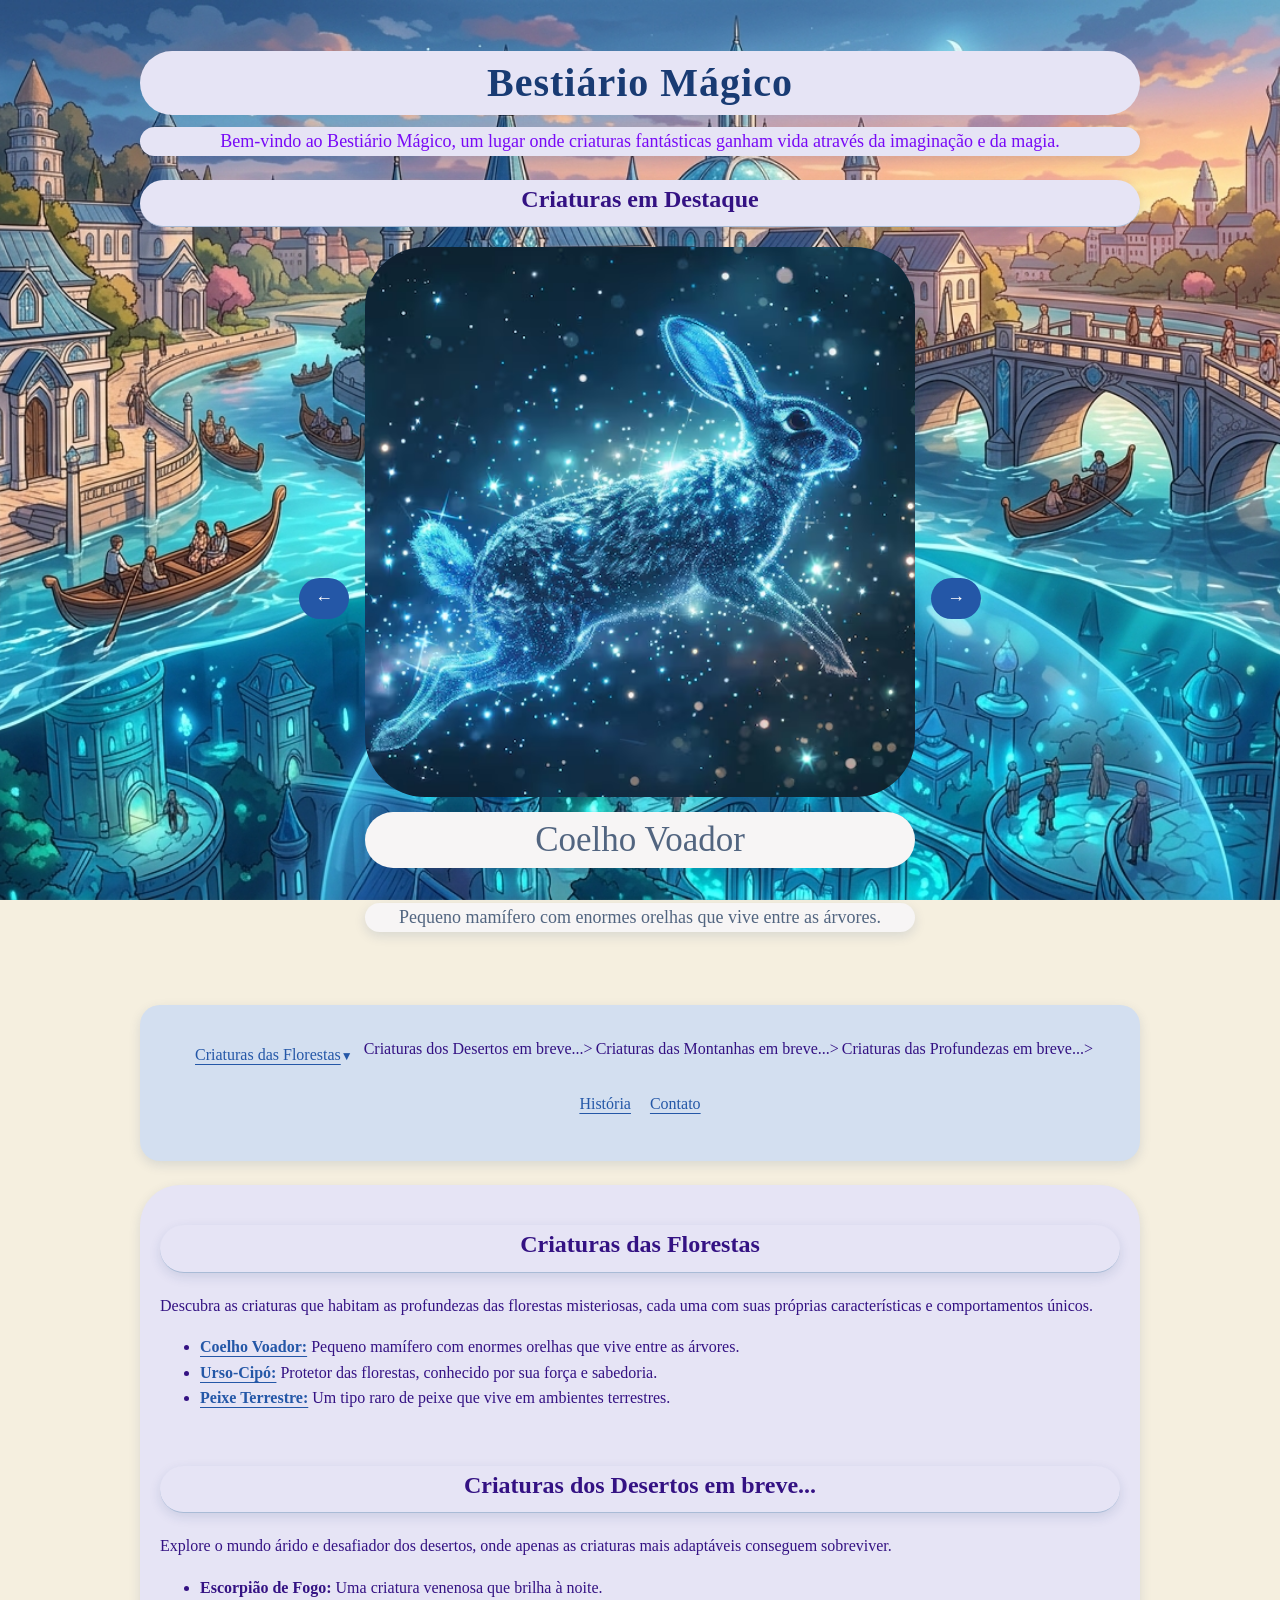
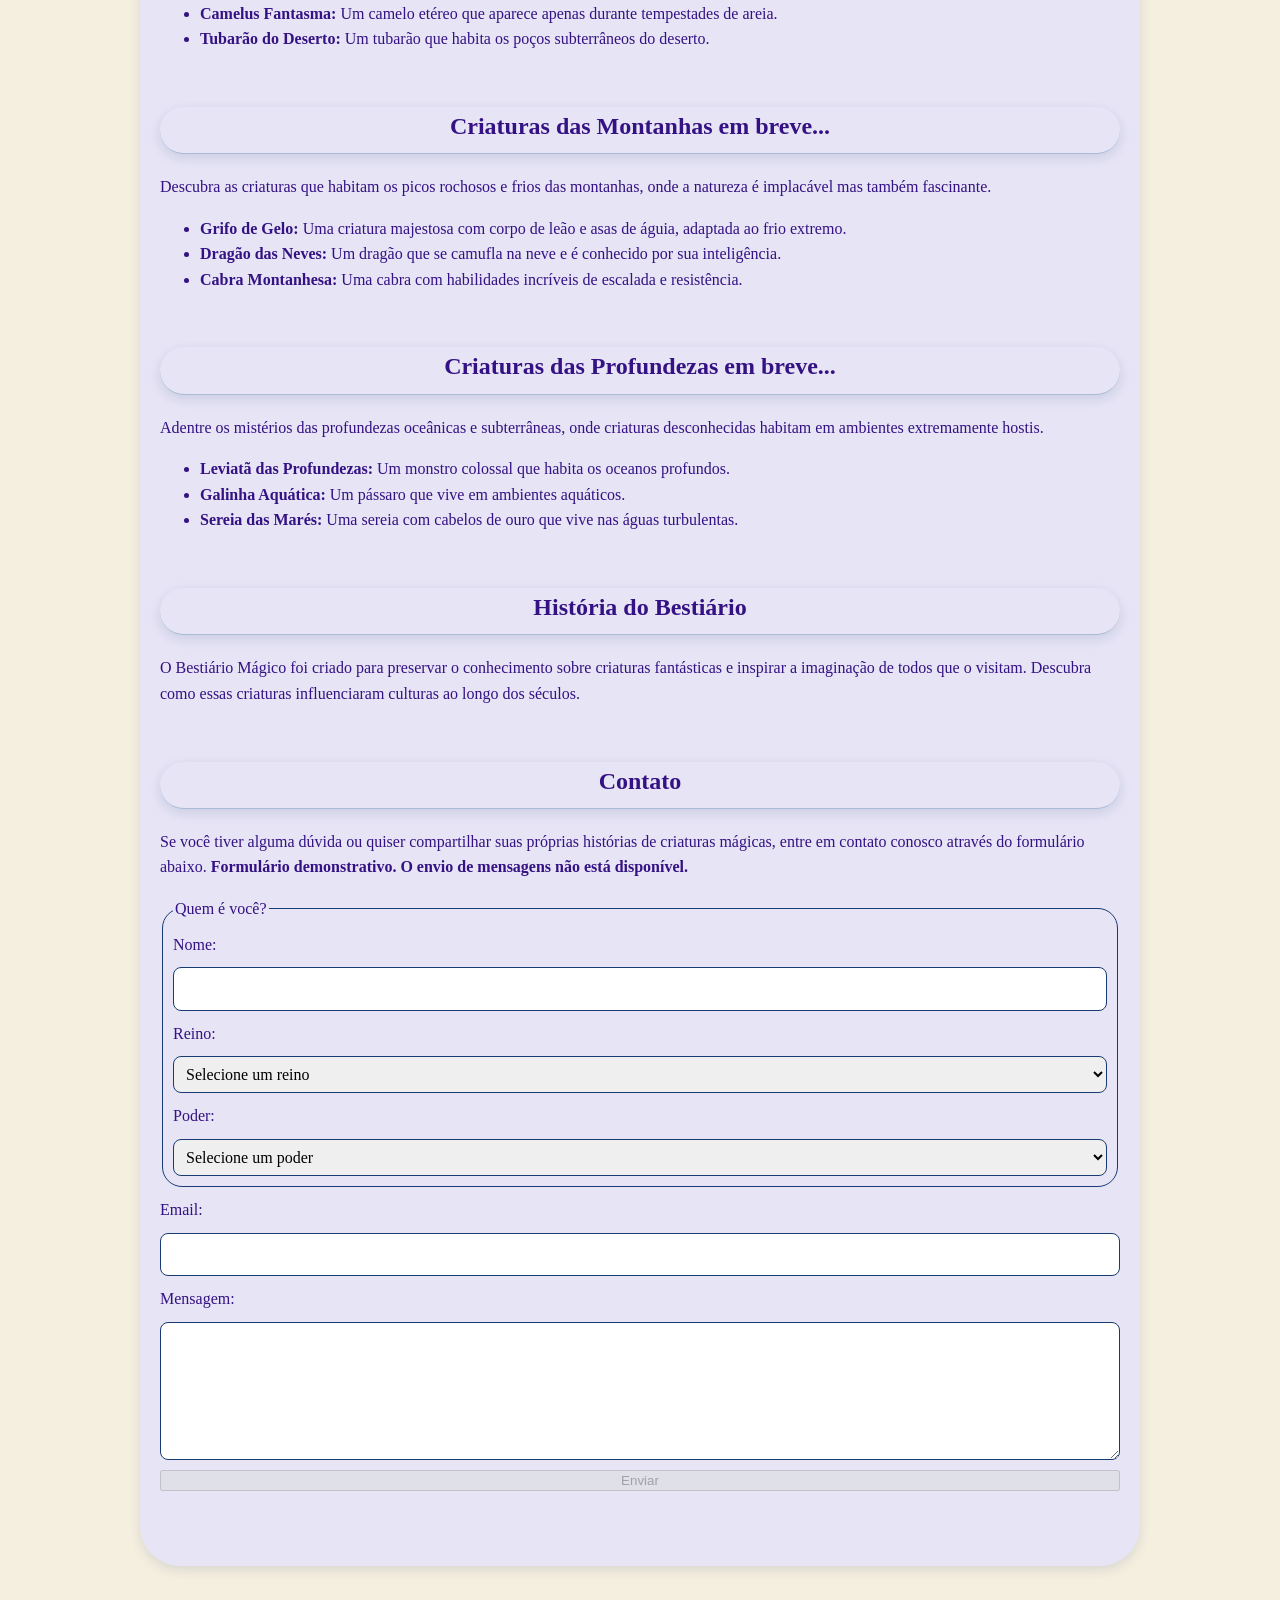
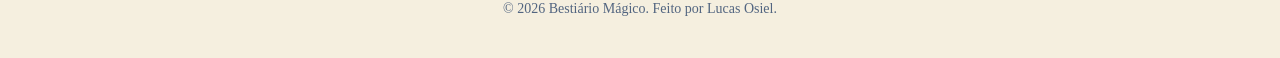
==== index.html @ 5482059d "Add files via upload Adiciona a primeira versão do bestiário" ====
<!DOCTYPE html>
<html lang="pt-BR">
<head>
    <link rel="stylesheet" href="style.css">
   
    <meta charset="UTF-8">
    <meta name="viewport" content="width=device-width, initial-scale=1.0">
    <title>Bestiário Mágico</title>
</head>
<body>
    <header>
        <h1>Bestiário Mágico</h1>
        <p>Bem-vindo ao Bestiário Mágico, um lugar onde criaturas fantásticas ganham vida através da imaginação e da magia.</p>
    </header>
    <section id="Carrossel">
        <h2>Criaturas em Destaque</h2>
        <div class="carrossel-conteudo">
            <button type="button" id="botao-esquerdo" aria-label="Anterior">&larr;</button>
         <div class="criatura-destaque"> <a id="link-criatura" href="Coelho-Voador.html"> <img src="imagens/Coelho-Voador.avif" alt="Coelho Voador"> </a>
            <p id="nome-criatura">Coelho Voador</p>
            <p id="descricao-criatura">Pequeno mamífero com enormes orelhas que vive entre as árvores.</p>
         </div>  
            <button type="button" id="botao-direito" aria-label="Próximo">&rarr;</button>
        </div>
    </section>
    <nav>
        <ul>
            <li class="tem-submenu"><a href="#criaturas-das-florestas">Criaturas das Florestas</a>
            <ul>
                <li><a href="Coelho-Voador.html">Coelho Voador</a></li>
                <li><a href="Urso-Cipo.html">Urso-Cipó</a></li>
                <li><a href="Peixe-Terrestre.html">Peixe Terrestre</a></li>
            </ul>
            </li>
            <li class="tem-submenu">Criaturas dos Desertos em breve...>
            <ul>
                <li>Escorpião de Fogo</li>
                <li>Camelus Fantasma</li>
                <li>Tubarão do Deserto</li>
             </ul>    
            </li>
            <li class="tem-submenu">Criaturas das Montanhas em breve...>
            <ul>
                <li>Grifo de Gelo</li>
                <li>Dragão das Neves</li>
                <li>Cabra Montanhesa</li>
            </ul>
            </li>
            <li class="tem-submenu">Criaturas das Profundezas em breve...>
            <ul>
                <li>Leviatã das Profundezas</li>
                <li>Galinha Aquática</li>
                <li>Sereia das Marés</li>
            </ul>
            </li>
            <li><a href="#historia">História</a></li>
            <li><a href="#contato">Contato</a></li>
        </ul>
    </nav>
    <main>
        <section id="criaturas-das-florestas">
            <h2>Criaturas das Florestas</h2>
            <p>Descubra as criaturas que habitam as profundezas das florestas misteriosas, cada uma com suas próprias características e comportamentos únicos.</p>
            <ul>
                <li><strong><a href="Coelho-Voador.html">Coelho Voador:</a></strong> Pequeno mamífero com enormes orelhas que vive entre as árvores.</li>
                <li><strong><a href="Urso-Cipo.html">Urso-Cipó:</a></strong> Protetor das florestas, conhecido por sua força e sabedoria.</li>
                <li><strong><a href="Peixe-Terrestre.html">Peixe Terrestre:</a></strong> Um tipo raro de peixe que vive em ambientes terrestres.</li>
            </ul>
        </section>
        <section id="criaturas-dos-desertos">
            <h2>Criaturas dos Desertos em breve...</h2>
            <p>Explore o mundo árido e desafiador dos desertos, onde apenas as criaturas mais adaptáveis conseguem sobreviver.</p>
            <ul>
                <li><strong>Escorpião de Fogo:</strong> Uma criatura venenosa que brilha à noite.</li>
                <li><strong>Camelus Fantasma:</strong> Um camelo etéreo que aparece apenas durante tempestades de areia.</li>
                <li><strong>Tubarão do Deserto:</strong> Um tubarão que habita os poços subterrâneos do deserto.</li>
            </ul>
        </section>
        <section id="criaturas-das-montanhas">
            <h2>Criaturas das Montanhas em breve...</h2>
            <p>Descubra as criaturas que habitam os picos rochosos e frios das montanhas, onde a natureza é implacável mas também fascinante.</p>
            <ul>
                <li><strong>Grifo de Gelo:</strong> Uma criatura majestosa com corpo de leão e asas de águia, adaptada ao frio extremo.</li>
                <li><strong>Dragão das Neves:</strong> Um dragão que se camufla na neve e é conhecido por sua inteligência.</li>
                <li><strong>Cabra Montanhesa:</strong> Uma cabra com habilidades incríveis de escalada e resistência.</li>
            </ul>
        </section>
        <section id="criaturas-das-profundezas">
            <h2>Criaturas das Profundezas em breve...</h2>
            <p>Adentre os mistérios das profundezas oceânicas e subterrâneas, onde criaturas desconhecidas habitam em ambientes extremamente hostis.</p>
            <ul>
                <li><strong>Leviatã das Profundezas:</strong> Um monstro colossal que habita os oceanos profundos.</li>
                <li><strong>Galinha Aquática:</strong> Um pássaro que vive em ambientes aquáticos.</li>
                <li><strong>Sereia das Marés:</strong> Uma sereia com cabelos de ouro que vive nas águas turbulentas.</li>
            </ul>
        </section>
        <section id="historia">
            <h2>História do Bestiário</h2>
            <p>O Bestiário Mágico foi criado para preservar o conhecimento sobre criaturas fantásticas e inspirar a imaginação de todos que o visitam. Descubra como essas criaturas influenciaram culturas ao longo dos séculos.</p>
        </section>
        <section id="contato">
            <h2>Contato</h2>
            <p>Se você tiver alguma dúvida ou quiser compartilhar suas próprias histórias de criaturas mágicas, entre em contato conosco através do formulário abaixo.<strong> Formulário demonstrativo. O envio de mensagens não está disponível.</strong></p>
            <form action="#" method="post">
                <fieldset>
                    <legend>Quem é você?</legend>
                   
                <label for="nome">Nome:</label>
                <input type="text" id="nome" name="nome" required>
                <label for="reino">Reino:</label>
                <select id="reino" name="reino" required>
                    <option value="">Selecione um reino</option>
                    <option value="fogo">Fogo</option>
                    <option value="agua">Água</option>
                    <option value="terra">Terra</option>
                    <option value="ar">Ar</option>
                    <option value="trevas">Trevas</option>
                    <option value="luz">Luz</option>
                    <option value="raio">Raio</option>
                </select>
                <label for="poder">Poder:</label>
                <select id="poder" name="poder" required>
                    <option value="">Selecione um poder</option>
                    <option value="fogo">Fogo</option>
                    <option value="agua">Água</option>
                    <option value="terra">Terra</option>
                    <option value="ar">Ar</option>
                    <option value="raio">Raio</option>
                    <option value="trevas">Trevas</option>
                    <option value="luz">Luz</option>
                </select>
            </fieldset>
                <label for="email">Email:</label>
                <input type="email" id="email" name="email" required>
                <label for="mensagem">Mensagem:</label>
                <textarea id="mensagem" name="mensagem" required></textarea>
                <button type="submit" disabled>Enviar</button>
            </form>
        </section>
    </main>
    <footer>
        <p>&copy; 2026 Bestiário Mágico. Feito por Lucas Osiel.</p>
    </footer>
     <script src="script.js"></script>
</body>
</html>
---- style.css ----
body {
    background-color: #f5efdf;
    color: #341283;
    font-family: Georgia, serif;
    line-height: 1.6;
    max-width: 1000px;
    margin: 0 auto;
    padding: 24px;
     background-image: url("imagens/Gemini_Generated_Image_z4yso9z4yso9z4ys.png");
    background-size: cover;
    background-position: center;
    background-repeat: no-repeat;
    background-attachment: fixed;
}

header p {
    background-color: #e6e4f5;
    border-radius: 40px;
    box-shadow: 0 4px 12px #193b7320;
    text-align: center;
    font-size: 18px;
    margin-top: 8px;
    color: #7809f6;
}

header img {
    display: block;
    margin: 0 auto;
    border-radius: 60px;
    max-width: 100%;
    height: auto;
}

h1 {
    background-color: #e6e4f5;
    border-radius: 40px;
    font-size: 40px;
    color: #193b73;
    margin-bottom: 12px;
    letter-spacing: 1px;
    text-align: center;
}

main {
    background-color: #e6e4f5;
    padding: 20px;
    border-radius: 40px;
    box-shadow: 0 4px 12px #193b7320;
}

section {
    margin-bottom: 55px;
}

h2 {
    background-color: #e6e4f5;
    border-radius: 40px;
    box-shadow: 0 4px 12px #193b7320;
    border-bottom: 1px solid #a9bbd6;
    padding-bottom: 8px;
    text-align: center;
}

a {
    color: #2457a7;
    text-decoration: underline;
    text-underline-offset: 4px;
}

a:hover {
    color: #713bb5;
    transition: color 0.3s ease;
}

nav {
    background-color: #d3dff0;
    padding: 15px;
    border-radius: 20px;
    margin-bottom: 24px;
    box-shadow: 0 4px 12px #193b7320;
}

nav ul {
    list-style-type: none;
    padding: 0;
    display: flex;
    flex-wrap: wrap;
    gap: 3px;
    justify-content: center;
}

nav ul ul {
    display: none;
}



nav li:hover > ul {
    display: block;
    position: absolute;
    background-color: #d3dff0;
    padding: 10px;
    border-radius: 8px;
    box-shadow: 0 4px 12px #193b7320;
}

.tem-submenu > a::after {
    content: " ▼";
    font-size: 12px;
    display: inline-block;
    transition: transform 0.8s ease;
}

.tem-submenu:hover > a::after,.tem-submenu:focus-within > a::after {
    transform: rotate(180deg);
}

nav li {
    margin-bottom: 8px;
}

nav a:hover {
    background-color: #bccde5;
}

nav a {
    display: inline-block;
    padding: 6px 8px;
    border-radius: 8px;
}

header {
    margin-bottom: 24px;
}

header img {
    border-radius: 60px;
    max-width: 100%;
    height: auto;
}

footer {
    text-align: center;
    margin-top: 32px;
    font-size: 14px;
    color: #526580;
}

.criatura-destaque {
    width: 550px;
    max-width: 100%;
    min-width: 0;
    text-align: center;
}

#Carrossel img {
    max-width: 100%;
    height: auto;
    border-radius: 60px;
    width: 550px;
    height: 550px;
    object-fit: cover;
}

#Carrossel p {
    text-align: center;
    font-size: 35px;
    margin-top: 8px;
}

#Carrossel p#descricao-criatura, #nome-criatura {
    background-color: #f7f5f5;
    border-radius: 40px;
    box-shadow: 0 4px 12px #193b7320;
    font-size: 18px;
    margin-top: 8px;
    color: #526580;
}

.carrossel-conteudo {
    display: flex;
    align-items: center;
    justify-content: center;
    gap: 16px;
}

#Carrossel button {
    background-color: #2457a7;
    color: white;
    border: none;
    padding: 10px 16px;
    border-radius: 30px;
    cursor: pointer;
    font-size: 18px;
    transition: background-color 1.5s ease;
}

#Carrossel button:focus-visible {
    outline: 4px solid #b51212;
}

#Carrossel button:hover {
    background-color: #c91818;
}

#contato form {
    display: flex;
    flex-direction: column;
    gap: 10px;
}

#contato fieldset {
    border: 1px solid #193b73;
    border-radius: 20px;
    padding: 10px;
    display: flex;
    flex-direction: column;
    gap: 10px;
}

#contato input,
#contato select,
#contato textarea {
    padding: 8px;
    border-radius: 8px;
    border: 1px solid #193b73;
    font-size: 16px;
    font: inherit;

}

#contato textarea {
    resize: vertical;
    min-height: 120px;
}

#contato input:focus,
#contato select:focus,
#contato textarea:focus {
    outline: 3px solid #2457a7;
    outline-offset: 2px;
}
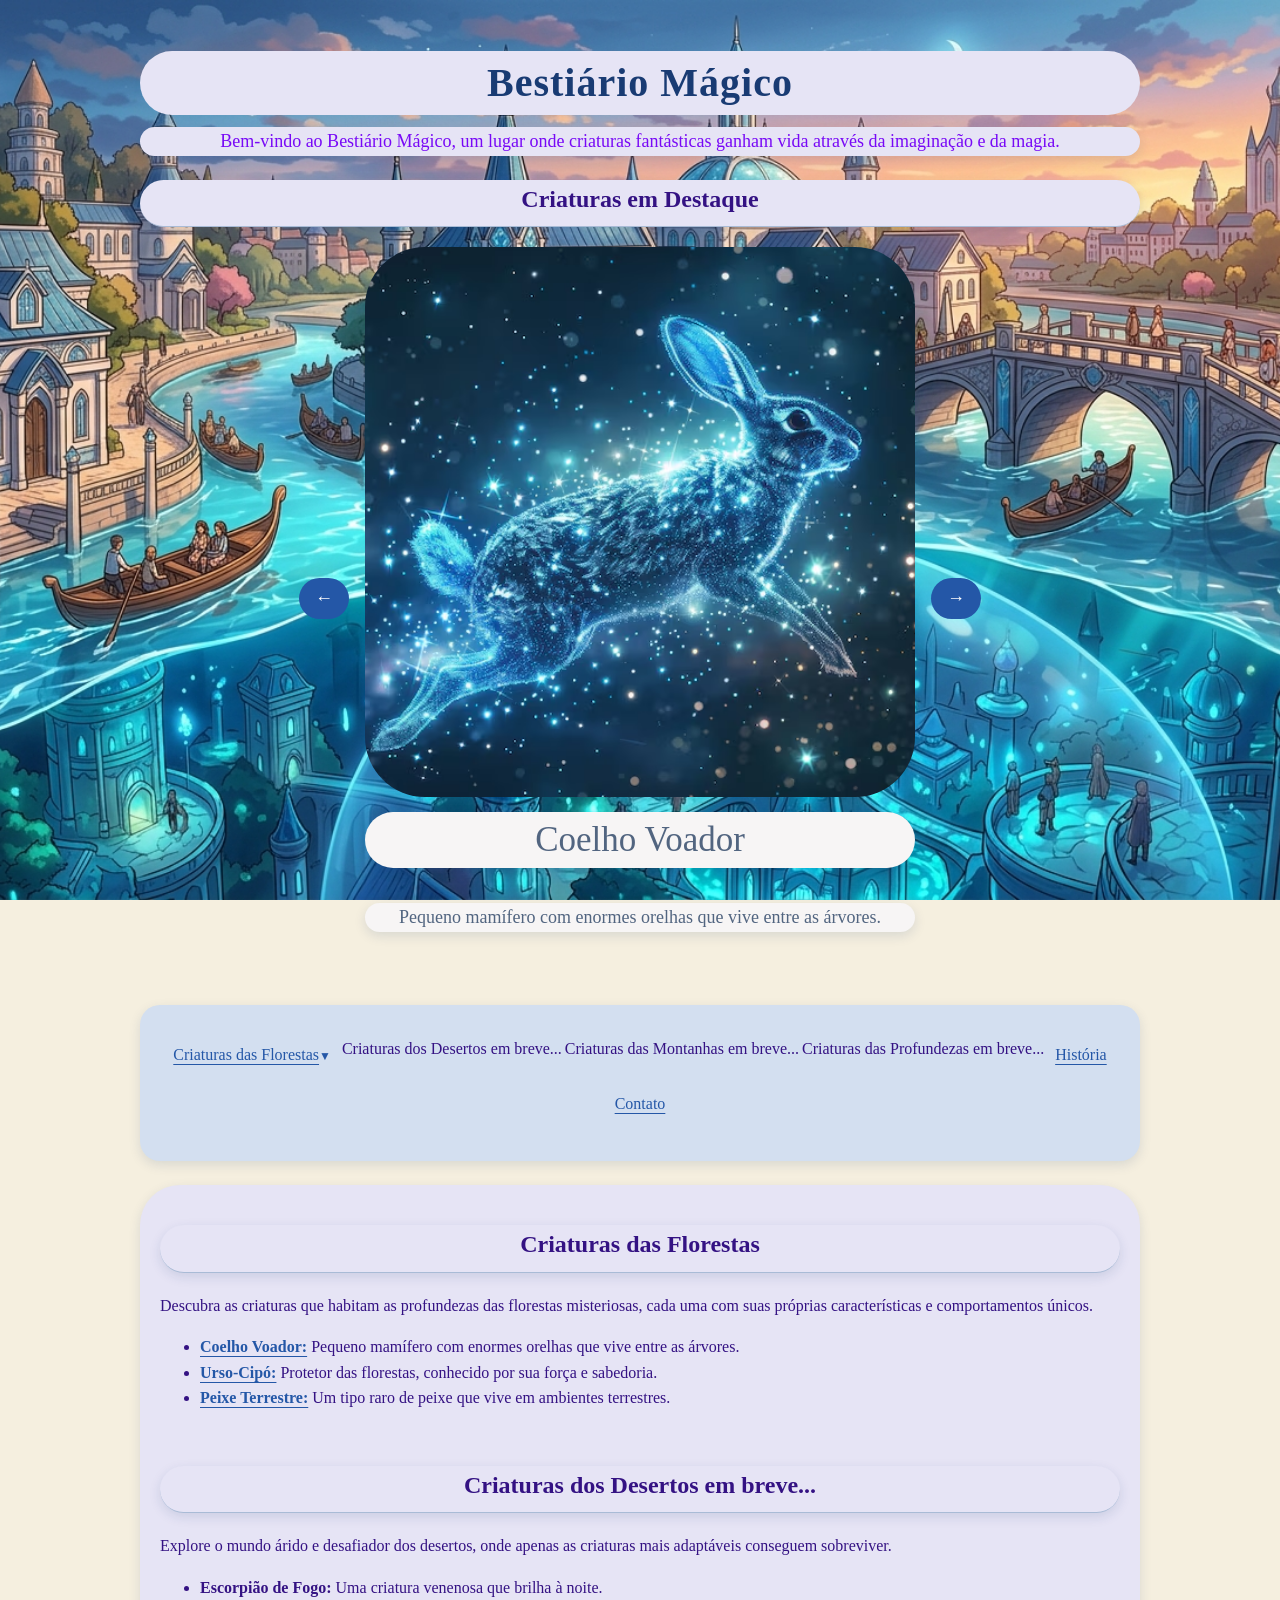
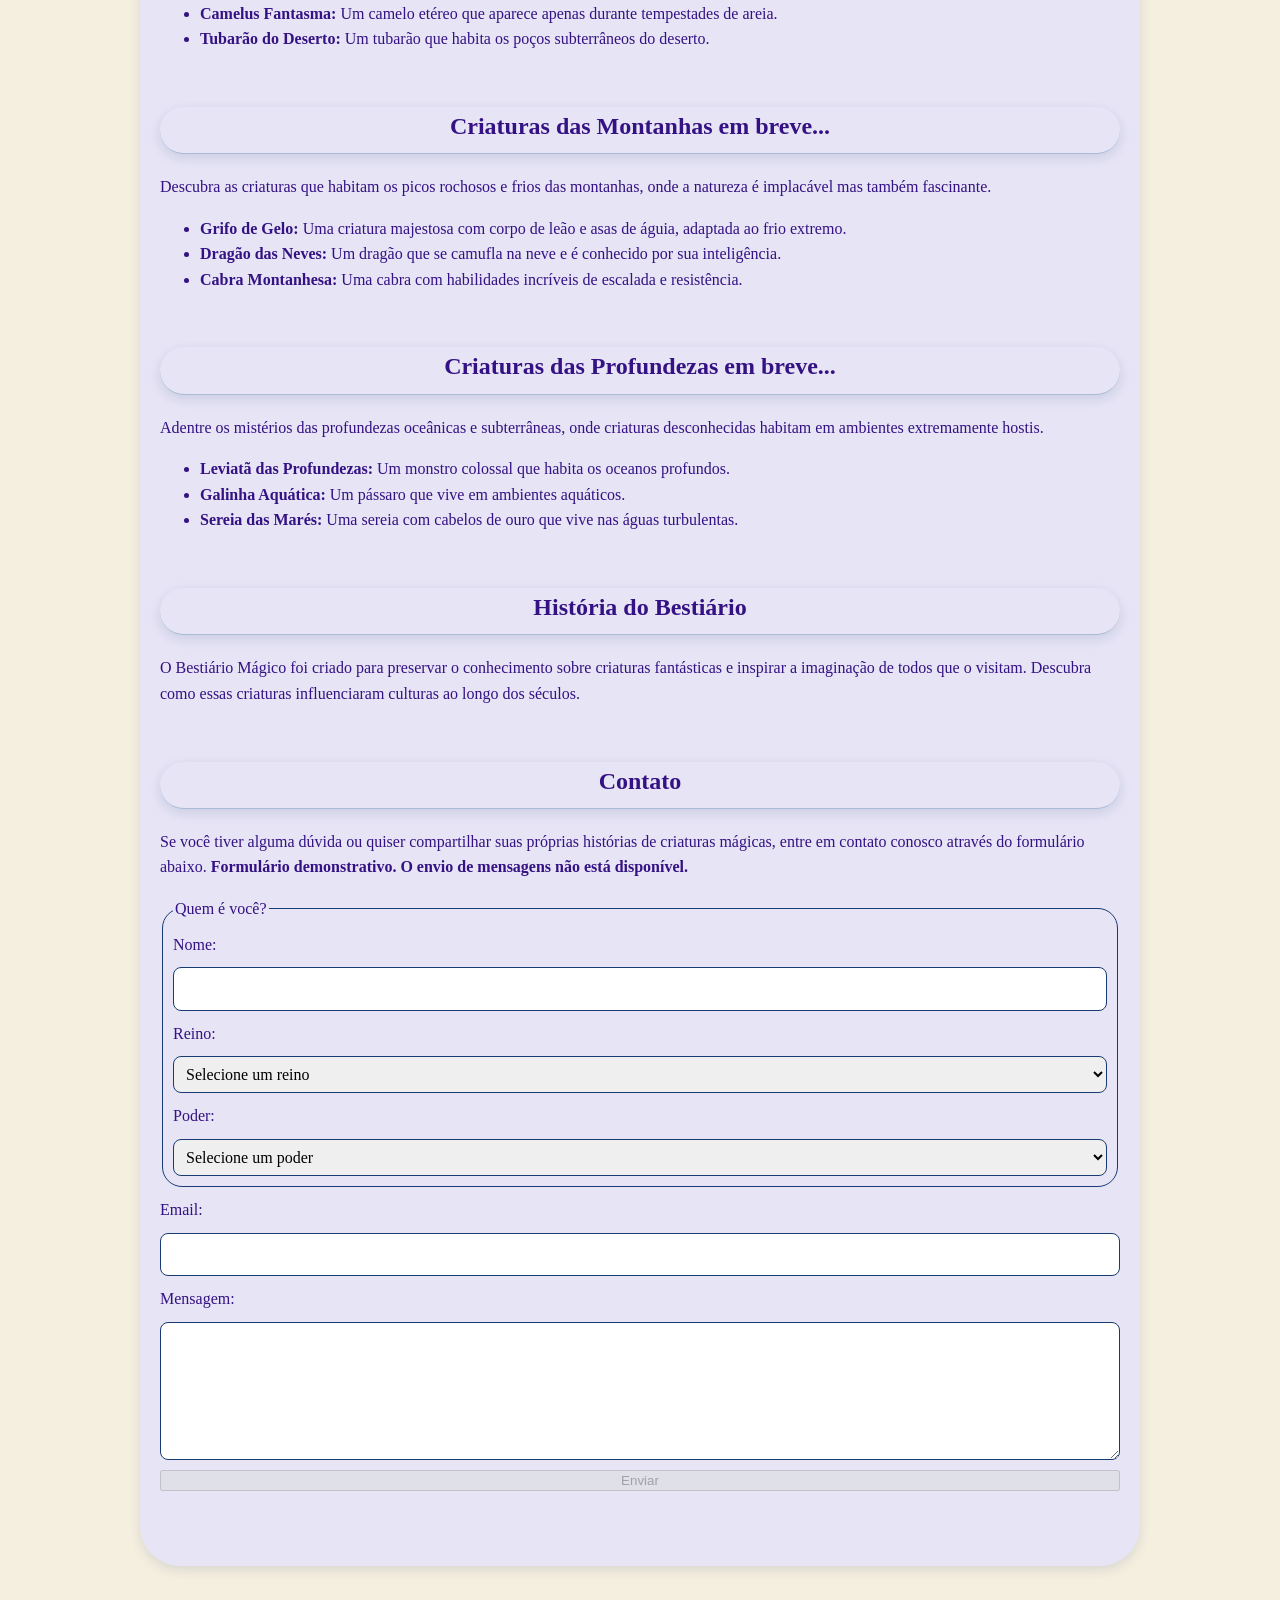
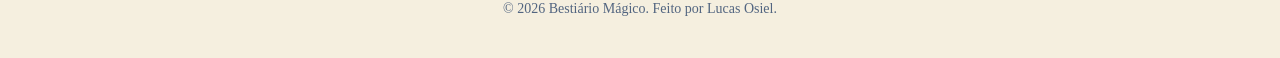
==== commit 204dcf2f: "Add files via upload Corrige links do carrossel e títulos das páginas" ====
--- a/index.html
+++ b/index.html
@@ -32,21 +32,21 @@
                 <li><a href="Peixe-Terrestre.html">Peixe Terrestre</a></li>
             </ul>
             </li>
-            <li class="tem-submenu">Criaturas dos Desertos em breve...>
+            <li class="tem-submenu">Criaturas dos Desertos em breve...
             <ul>
                 <li>Escorpião de Fogo</li>
                 <li>Camelus Fantasma</li>
                 <li>Tubarão do Deserto</li>
              </ul>    
             </li>
-            <li class="tem-submenu">Criaturas das Montanhas em breve...>
+            <li class="tem-submenu">Criaturas das Montanhas em breve...
             <ul>
                 <li>Grifo de Gelo</li>
                 <li>Dragão das Neves</li>
                 <li>Cabra Montanhesa</li>
             </ul>
             </li>
-            <li class="tem-submenu">Criaturas das Profundezas em breve...>
+            <li class="tem-submenu">Criaturas das Profundezas em breve...
             <ul>
                 <li>Leviatã das Profundezas</li>
                 <li>Galinha Aquática</li>
